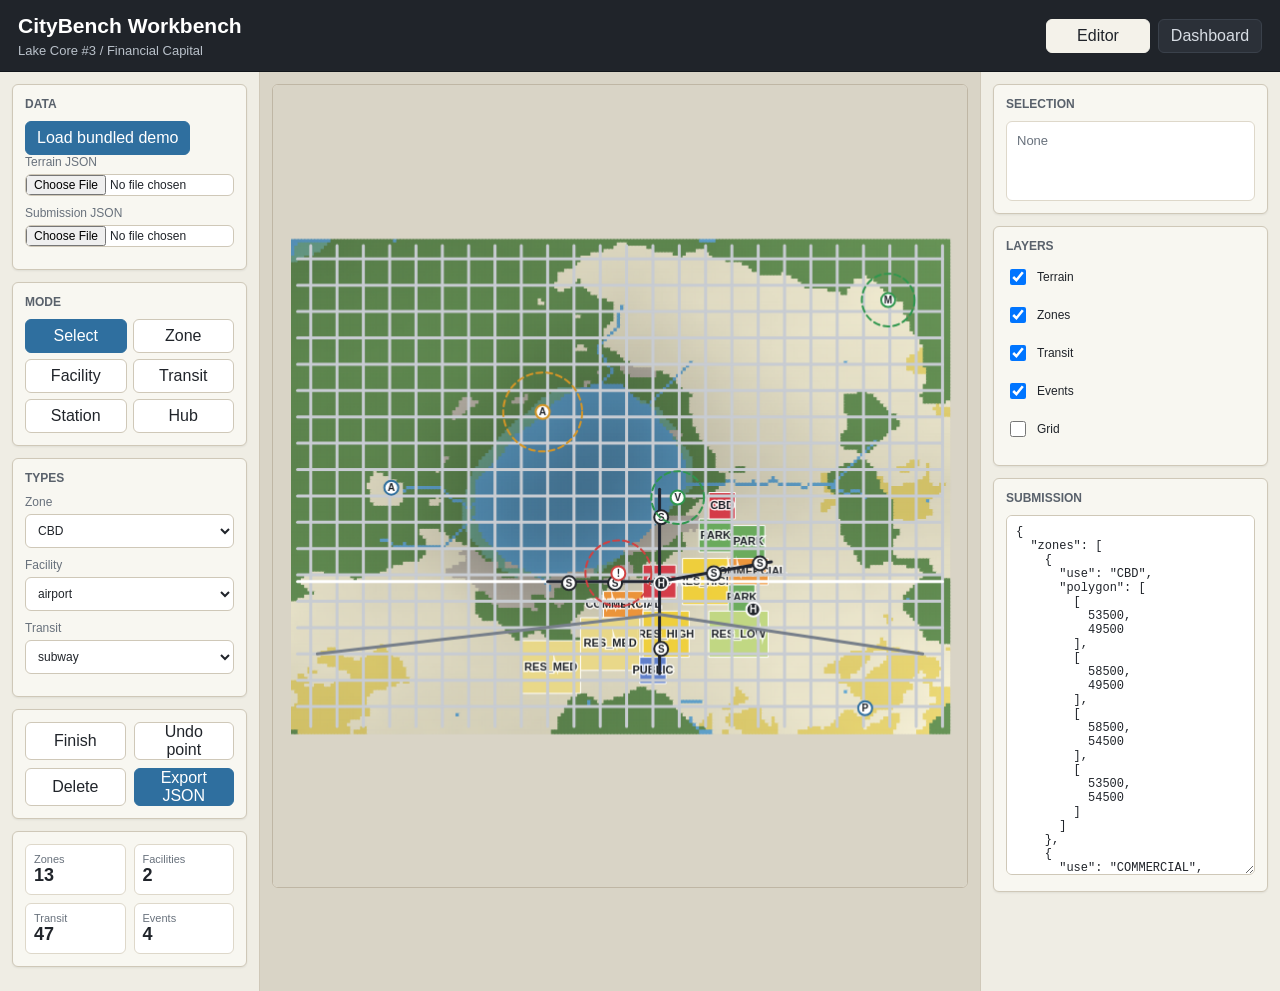
==== web/index.html @ 205ec919 "Add web polygon editor and dashboard" ====
<!doctype html>
<html lang="en">
<head>
  <meta charset="utf-8">
  <meta name="viewport" content="width=device-width, initial-scale=1">
  <title>CityBench Workbench</title>
  <link rel="stylesheet" href="styles.css">
</head>
<body>
  <div class="app-shell">
    <header class="topbar">
      <div>
        <h1>CityBench Workbench</h1>
        <p id="scenarioLine">No scenario loaded</p>
      </div>
      <nav class="tabs" aria-label="Views">
        <button class="tab active" data-view="editor">Editor</button>
        <button class="tab" data-view="dashboard">Dashboard</button>
      </nav>
    </header>

    <main>
      <section id="editorView" class="view active">
        <aside class="side-panel">
          <section class="panel-block">
            <div class="panel-title">Data</div>
            <button id="loadBundled" class="primary">Load bundled demo</button>
            <label class="file-control">
              <span>Terrain JSON</span>
              <input id="terrainFile" type="file" accept=".json,application/json">
            </label>
            <label class="file-control">
              <span>Submission JSON</span>
              <input id="submissionFile" type="file" accept=".json,application/json">
            </label>
          </section>

          <section class="panel-block">
            <div class="panel-title">Mode</div>
            <div class="segmented" id="modeButtons">
              <button class="active" data-mode="select" title="Select">Select</button>
              <button data-mode="zone" title="Zone polygon">Zone</button>
              <button data-mode="facility" title="Facility point">Facility</button>
              <button data-mode="transit" title="Transit line">Transit</button>
              <button data-mode="station" title="Station point">Station</button>
              <button data-mode="hub" title="Hub point">Hub</button>
            </div>
          </section>

          <section class="panel-block">
            <div class="panel-title">Types</div>
            <label>
              <span>Zone</span>
              <select id="zoneType"></select>
            </label>
            <label>
              <span>Facility</span>
              <select id="facilityType"></select>
            </label>
            <label>
              <span>Transit</span>
              <select id="transitType"></select>
            </label>
          </section>

          <section class="panel-block command-grid">
            <button id="finishShape">Finish</button>
            <button id="undoPoint">Undo point</button>
            <button id="deleteSelected">Delete</button>
            <button id="downloadSubmission" class="primary">Export JSON</button>
          </section>

          <section class="panel-block metrics" id="editorStats">
            <div><span>Zones</span><strong>0</strong></div>
            <div><span>Facilities</span><strong>0</strong></div>
            <div><span>Transit</span><strong>0</strong></div>
            <div><span>Events</span><strong>0</strong></div>
          </section>
        </aside>

        <section class="map-panel">
          <canvas id="mapCanvas" width="1200" height="900"></canvas>
        </section>

        <aside class="right-panel">
          <section class="panel-block">
            <div class="panel-title">Selection</div>
            <div id="selectionDetails" class="details">None</div>
          </section>
          <section class="panel-block">
            <div class="panel-title">Layers</div>
            <label class="check-row"><input type="checkbox" id="layerTerrain" checked> Terrain</label>
            <label class="check-row"><input type="checkbox" id="layerZones" checked> Zones</label>
            <label class="check-row"><input type="checkbox" id="layerTransit" checked> Transit</label>
            <label class="check-row"><input type="checkbox" id="layerEvents" checked> Events</label>
            <label class="check-row"><input type="checkbox" id="layerGrid"> Grid</label>
          </section>
          <section class="panel-block">
            <div class="panel-title">Submission</div>
            <textarea id="jsonPreview" spellcheck="false"></textarea>
          </section>
        </aside>
      </section>

      <section id="dashboardView" class="view">
        <aside class="side-panel">
          <section class="panel-block">
            <div class="panel-title">Data</div>
            <button id="loadDashboardBundled" class="primary">Load bundled reports</button>
            <label class="file-control">
              <span>Leaderboard CSV</span>
              <input id="leaderboardFile" type="file" accept=".csv,text/csv">
            </label>
            <label class="file-control">
              <span>Balance CSV</span>
              <input id="balanceFile" type="file" accept=".csv,text/csv">
            </label>
          </section>

          <section class="panel-block">
            <div class="panel-title">Compare</div>
            <label>
              <span>First</span>
              <select id="compareA"></select>
            </label>
            <label>
              <span>Second</span>
              <select id="compareB"></select>
            </label>
          </section>
        </aside>

        <section class="dashboard-grid">
          <section class="dash-panel span-2">
            <div class="panel-title">Leaderboard</div>
            <div id="leaderboardTable" class="table-wrap"></div>
          </section>
          <section class="dash-panel">
            <div class="panel-title">Axis Compare</div>
            <canvas id="axisChart" width="520" height="340"></canvas>
          </section>
          <section class="dash-panel">
            <div class="panel-title">Grade Spread</div>
            <canvas id="gradeChart" width="520" height="340"></canvas>
          </section>
          <section class="dash-panel span-2">
            <div class="panel-title">25 Combination Matrix</div>
            <canvas id="matrixChart" width="1120" height="420"></canvas>
          </section>
        </section>
      </section>
    </main>
  </div>

  <script src="app.js"></script>
</body>
</html>
---- web/styles.css ----
:root {
  --bg: #e9e6dc;
  --ink: #20242a;
  --muted: #68717c;
  --line: #cfc8b8;
  --panel: #f8f7f1;
  --panel-2: #ffffff;
  --accent: #2f6f9f;
  --accent-2: #d48736;
  --danger: #c94f4f;
  --good: #4f8f62;
  --shadow: 0 1px 2px rgba(32, 36, 42, 0.08);
}

* {
  box-sizing: border-box;
}

body {
  margin: 0;
  background: var(--bg);
  color: var(--ink);
  font-family: Arial, "Malgun Gothic", sans-serif;
  letter-spacing: 0;
}

button,
select,
input,
textarea {
  font: inherit;
}

button {
  border: 1px solid var(--line);
  background: var(--panel-2);
  color: var(--ink);
  min-height: 34px;
  padding: 0 11px;
  border-radius: 6px;
  cursor: pointer;
}

button:hover {
  border-color: #9aa5ad;
}

button.active,
button.primary {
  background: var(--accent);
  border-color: var(--accent);
  color: #fff;
}

.app-shell {
  min-height: 100vh;
  display: grid;
  grid-template-rows: auto 1fr;
}

.topbar {
  height: 72px;
  display: flex;
  align-items: center;
  justify-content: space-between;
  gap: 24px;
  padding: 10px 18px;
  background: #20242a;
  color: #fff;
  border-bottom: 1px solid #11151a;
}

.topbar h1 {
  margin: 0;
  font-size: 21px;
  line-height: 1.2;
}

.topbar p {
  margin: 5px 0 0;
  color: #b9c1ca;
  font-size: 13px;
}

.tabs {
  display: flex;
  gap: 8px;
}

.tab {
  background: #2b3038;
  border-color: #3a414b;
  color: #d8dde4;
  min-width: 104px;
}

.tab.active {
  background: #f4f2ea;
  color: var(--ink);
  border-color: #f4f2ea;
}

main {
  min-height: 0;
}

.view {
  display: none;
  min-height: calc(100vh - 72px);
}

.view.active {
  display: grid;
}

#editorView {
  grid-template-columns: 260px minmax(480px, 1fr) 300px;
}

#dashboardView {
  grid-template-columns: 260px minmax(700px, 1fr);
}

.side-panel,
.right-panel {
  background: #efede4;
  border-right: 1px solid var(--line);
  padding: 12px;
  overflow: auto;
}

.right-panel {
  border-right: 0;
  border-left: 1px solid var(--line);
}

.panel-block,
.dash-panel {
  background: var(--panel);
  border: 1px solid var(--line);
  border-radius: 6px;
  box-shadow: var(--shadow);
  padding: 12px;
  margin-bottom: 12px;
}

.panel-title {
  font-size: 12px;
  font-weight: 700;
  color: #59616b;
  text-transform: uppercase;
  margin-bottom: 10px;
}

.file-control,
label {
  display: grid;
  gap: 5px;
  margin-bottom: 10px;
  color: var(--muted);
  font-size: 12px;
}

.file-control input,
select,
textarea {
  width: 100%;
  border: 1px solid var(--line);
  background: #fff;
  color: var(--ink);
  border-radius: 6px;
}

select {
  height: 34px;
  padding: 0 8px;
}

.segmented {
  display: grid;
  grid-template-columns: repeat(2, minmax(0, 1fr));
  gap: 6px;
}

.segmented button {
  min-width: 0;
}

.command-grid {
  display: grid;
  grid-template-columns: repeat(2, minmax(0, 1fr));
  gap: 8px;
}

.command-grid .panel-title {
  grid-column: 1 / -1;
}

.metrics {
  display: grid;
  grid-template-columns: repeat(2, minmax(0, 1fr));
  gap: 8px;
}

.metrics div {
  background: #fff;
  border: 1px solid #ded8ca;
  border-radius: 6px;
  padding: 8px;
}

.metrics span {
  display: block;
  color: var(--muted);
  font-size: 11px;
}

.metrics strong {
  font-size: 18px;
}

.map-panel {
  min-width: 0;
  min-height: 0;
  background: #d9d4c6;
  display: grid;
  place-items: stretch;
  padding: 12px;
}

#mapCanvas {
  width: 100%;
  height: calc(100vh - 96px);
  min-height: 520px;
  border: 1px solid #bfb6a4;
  background: #f2efe4;
  border-radius: 6px;
}

.details {
  min-height: 80px;
  background: #fff;
  border: 1px solid #ded8ca;
  border-radius: 6px;
  padding: 10px;
  color: var(--muted);
  font-size: 13px;
  line-height: 1.45;
}

.check-row {
  display: flex;
  align-items: center;
  gap: 8px;
  min-height: 28px;
  color: var(--ink);
}

.check-row input {
  width: 16px;
  height: 16px;
}

#jsonPreview {
  height: 360px;
  resize: vertical;
  padding: 9px;
  font: 12px Consolas, monospace;
}

.dashboard-grid {
  padding: 12px;
  min-width: 0;
  display: grid;
  grid-template-columns: repeat(2, minmax(320px, 1fr));
  grid-auto-rows: min-content;
  gap: 12px;
  overflow: auto;
}

.dash-panel {
  margin: 0;
  min-width: 0;
}

.span-2 {
  grid-column: span 2;
}

.table-wrap {
  overflow: auto;
}

table {
  width: 100%;
  border-collapse: collapse;
  font-size: 13px;
}

th,
td {
  text-align: left;
  border-bottom: 1px solid #ded8ca;
  padding: 8px 7px;
  white-space: nowrap;
}

th {
  color: #59616b;
  font-size: 12px;
  font-weight: 700;
}

.axis-pill {
  display: flex;
  height: 12px;
  width: 220px;
  border-radius: 6px;
  overflow: hidden;
  background: #ded8ca;
}

.axis-pill span {
  flex: 0 0 auto;
  min-width: 2px;
}

.axis-pill span:nth-child(1) { background: #4472c4; }
.axis-pill span:nth-child(2) { background: #70ad47; }
.axis-pill span:nth-child(3) { background: #5aa56a; }
.axis-pill span:nth-child(4) { background: #ed7d31; }
.axis-pill span:nth-child(5) { background: #a878d2; }

.dashboard-grid canvas {
  width: 100%;
  height: auto;
  max-height: 420px;
}

@media (max-width: 1180px) {
  #editorView {
    grid-template-columns: 230px minmax(420px, 1fr);
  }

  .right-panel {
    display: none;
  }

  #dashboardView {
    grid-template-columns: 220px minmax(520px, 1fr);
  }
}

@media (max-width: 820px) {
  .topbar {
    height: auto;
    align-items: flex-start;
    flex-direction: column;
  }

  .view.active,
  #editorView,
  #dashboardView {
    display: block;
  }

  .side-panel,
  .right-panel {
    border: 0;
  }

  .dashboard-grid {
    display: block;
  }

  .dash-panel {
    margin-bottom: 12px;
  }

  #mapCanvas {
    min-height: 480px;
  }
}
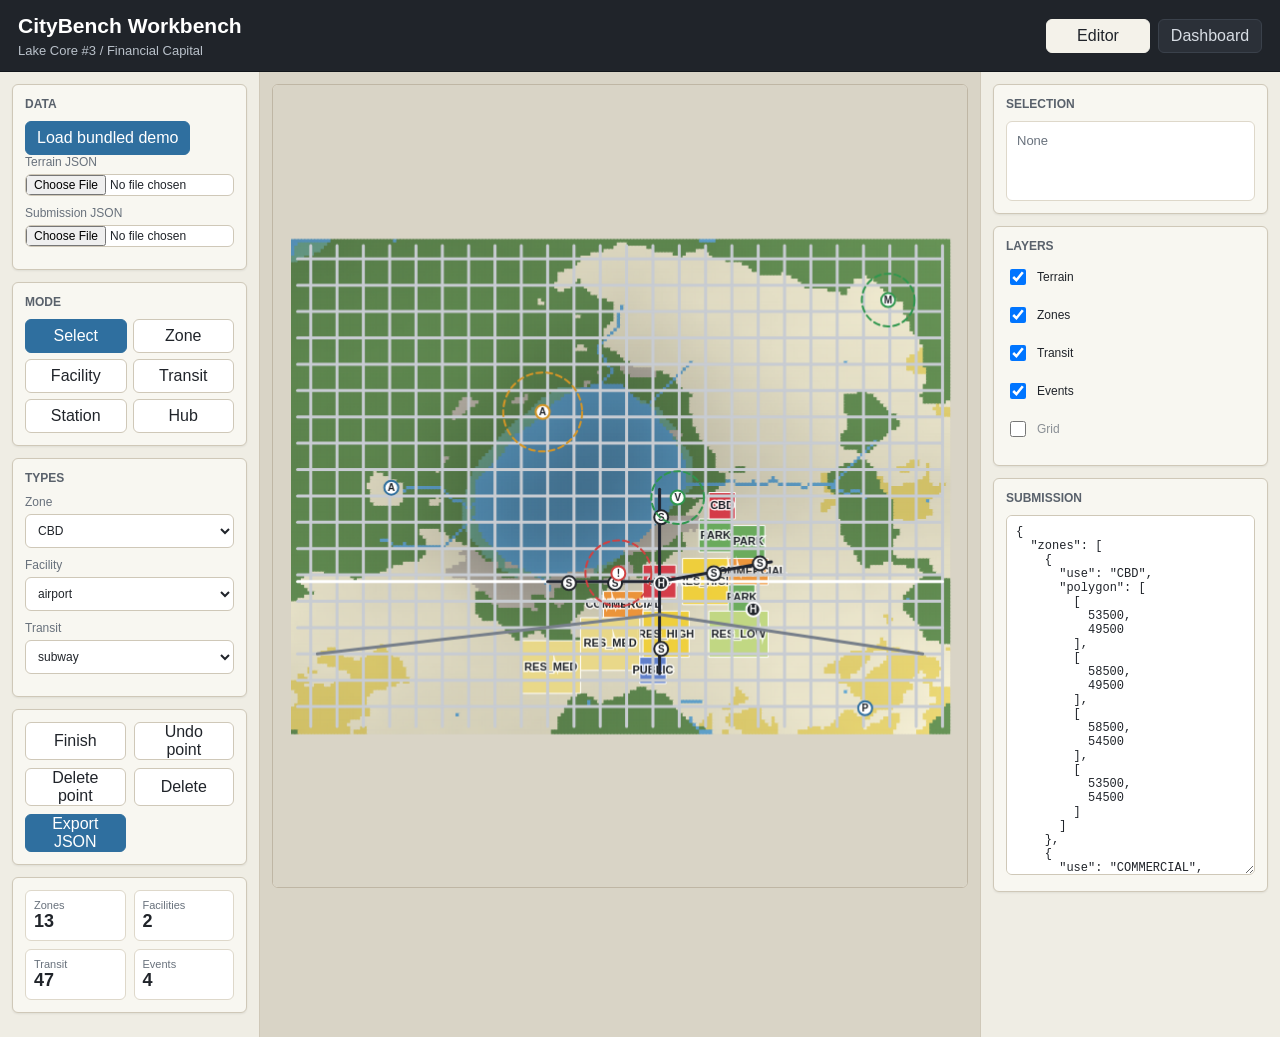
==== commit 1cdc6496: "Improve polygon vertex editing" ====
--- a/web/index.html
+++ b/web/index.html
@@ -66,6 +66,7 @@
           <section class="panel-block command-grid">
             <button id="finishShape">Finish</button>
             <button id="undoPoint">Undo point</button>
+            <button id="deleteVertex">Delete point</button>
             <button id="deleteSelected">Delete</button>
             <button id="downloadSubmission" class="primary">Export JSON</button>
           </section>
@@ -93,7 +94,7 @@
             <label class="check-row"><input type="checkbox" id="layerZones" checked> Zones</label>
             <label class="check-row"><input type="checkbox" id="layerTransit" checked> Transit</label>
             <label class="check-row"><input type="checkbox" id="layerEvents" checked> Events</label>
-            <label class="check-row"><input type="checkbox" id="layerGrid"> Grid</label>
+            <label class="check-row muted-layer" hidden><input type="checkbox" id="layerGrid"> Grid</label>
           </section>
           <section class="panel-block">
             <div class="panel-title">Submission</div>
--- a/web/styles.css
+++ b/web/styles.css
@@ -256,6 +256,10 @@
   color: var(--ink);
 }
 
+.check-row.muted-layer {
+  color: #8a8f95;
+}
+
 .check-row input {
   width: 16px;
   height: 16px;
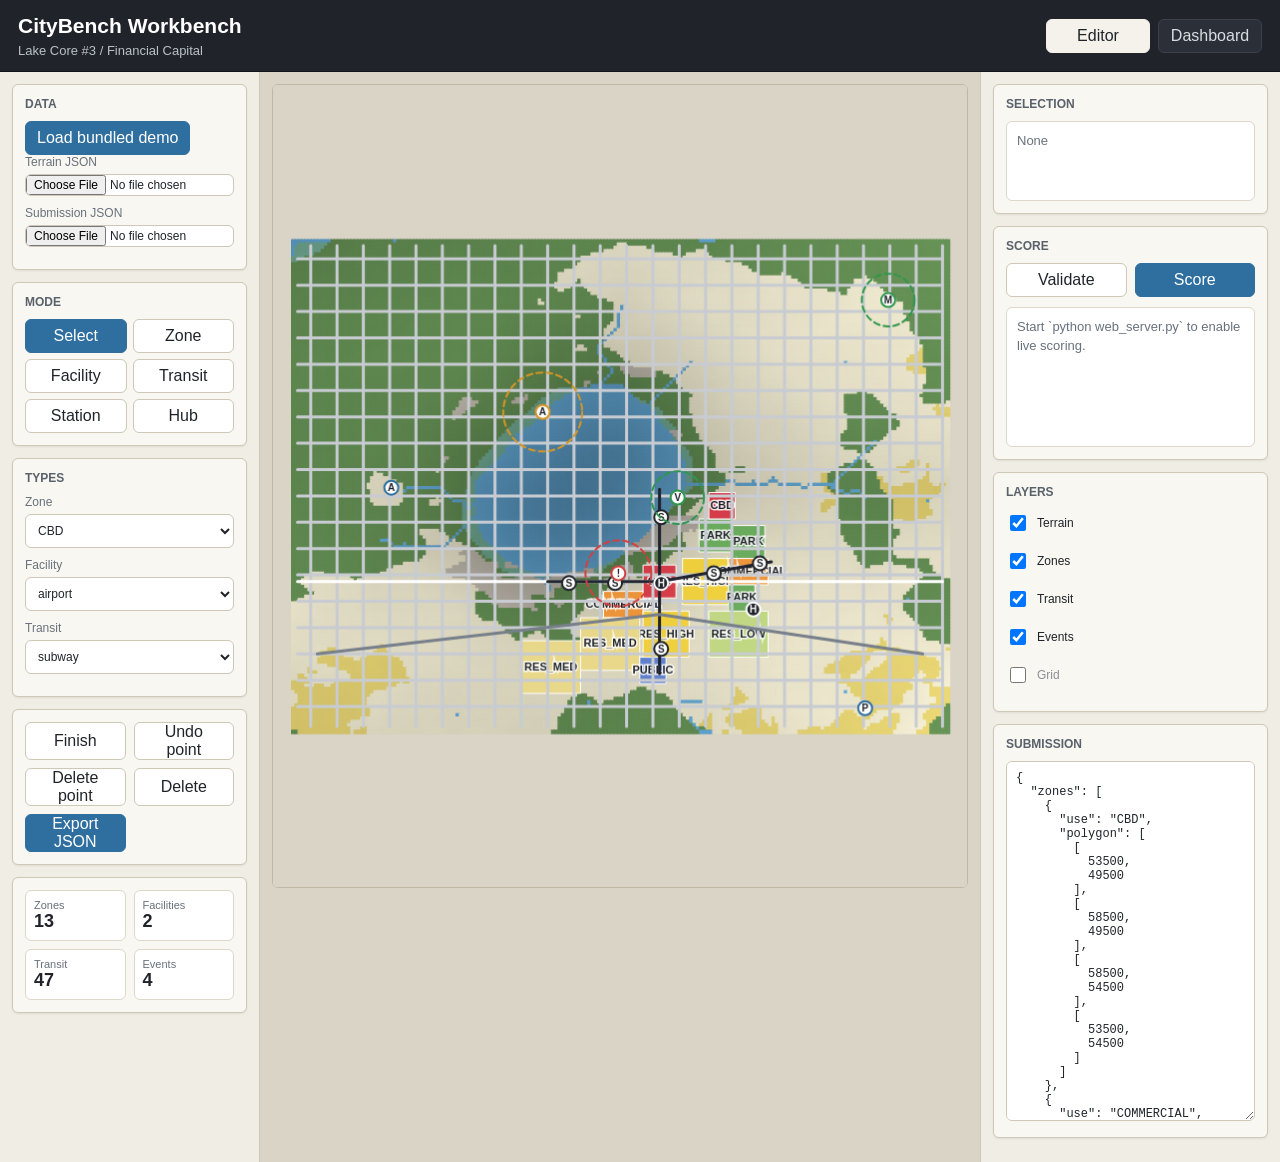
==== commit d5cc79bf: "Add live scoring API to web editor" ====
--- a/web/index.html
+++ b/web/index.html
@@ -89,6 +89,14 @@
             <div id="selectionDetails" class="details">None</div>
           </section>
           <section class="panel-block">
+            <div class="panel-title">Score</div>
+            <div class="button-row">
+              <button id="runValidate">Validate</button>
+              <button id="runScore" class="primary">Score</button>
+            </div>
+            <div id="scoreDetails" class="details score-details">Start `python web_server.py` to enable live scoring.</div>
+          </section>
+          <section class="panel-block">
             <div class="panel-title">Layers</div>
             <label class="check-row"><input type="checkbox" id="layerTerrain" checked> Terrain</label>
             <label class="check-row"><input type="checkbox" id="layerZones" checked> Zones</label>
--- a/web/styles.css
+++ b/web/styles.css
@@ -196,6 +196,13 @@
   grid-column: 1 / -1;
 }
 
+.button-row {
+  display: grid;
+  grid-template-columns: repeat(2, minmax(0, 1fr));
+  gap: 8px;
+  margin-bottom: 10px;
+}
+
 .metrics {
   display: grid;
   grid-template-columns: repeat(2, minmax(0, 1fr));
@@ -248,6 +255,94 @@
   line-height: 1.45;
 }
 
+.score-details {
+  min-height: 140px;
+}
+
+.score-details.error {
+  border-color: #e0b7b7;
+  background: #fff8f8;
+  color: #8a3636;
+}
+
+.score-head {
+  display: flex;
+  align-items: baseline;
+  justify-content: space-between;
+  gap: 10px;
+  margin-bottom: 10px;
+}
+
+.score-head strong {
+  font-size: 18px;
+}
+
+.score-head span {
+  font-size: 20px;
+  font-weight: 700;
+}
+
+.score-head.ok span {
+  color: var(--good);
+}
+
+.score-head.fail span,
+.score-head.fail strong {
+  color: var(--danger);
+}
+
+.score-grid {
+  display: grid;
+  grid-template-columns: repeat(2, minmax(0, 1fr));
+  gap: 6px;
+  margin-bottom: 9px;
+}
+
+.score-grid div {
+  border: 1px solid #ded8ca;
+  background: #faf9f5;
+  border-radius: 5px;
+  padding: 6px;
+}
+
+.score-grid span {
+  display: block;
+  color: var(--muted);
+  font-size: 10px;
+}
+
+.score-grid strong {
+  font-size: 15px;
+}
+
+.score-meta,
+.pass-line,
+.stale {
+  color: var(--muted);
+  font-size: 12px;
+  margin-top: 6px;
+}
+
+.stale {
+  color: var(--accent-2);
+  font-weight: 700;
+}
+
+.reason-list {
+  margin: 9px 0 0;
+  padding-left: 18px;
+  color: #8a3636;
+  font-size: 12px;
+}
+
+.score-details code {
+  font-family: Consolas, monospace;
+  background: #f0ede2;
+  border: 1px solid #ded8ca;
+  border-radius: 4px;
+  padding: 1px 4px;
+}
+
 .check-row {
   display: flex;
   align-items: center;
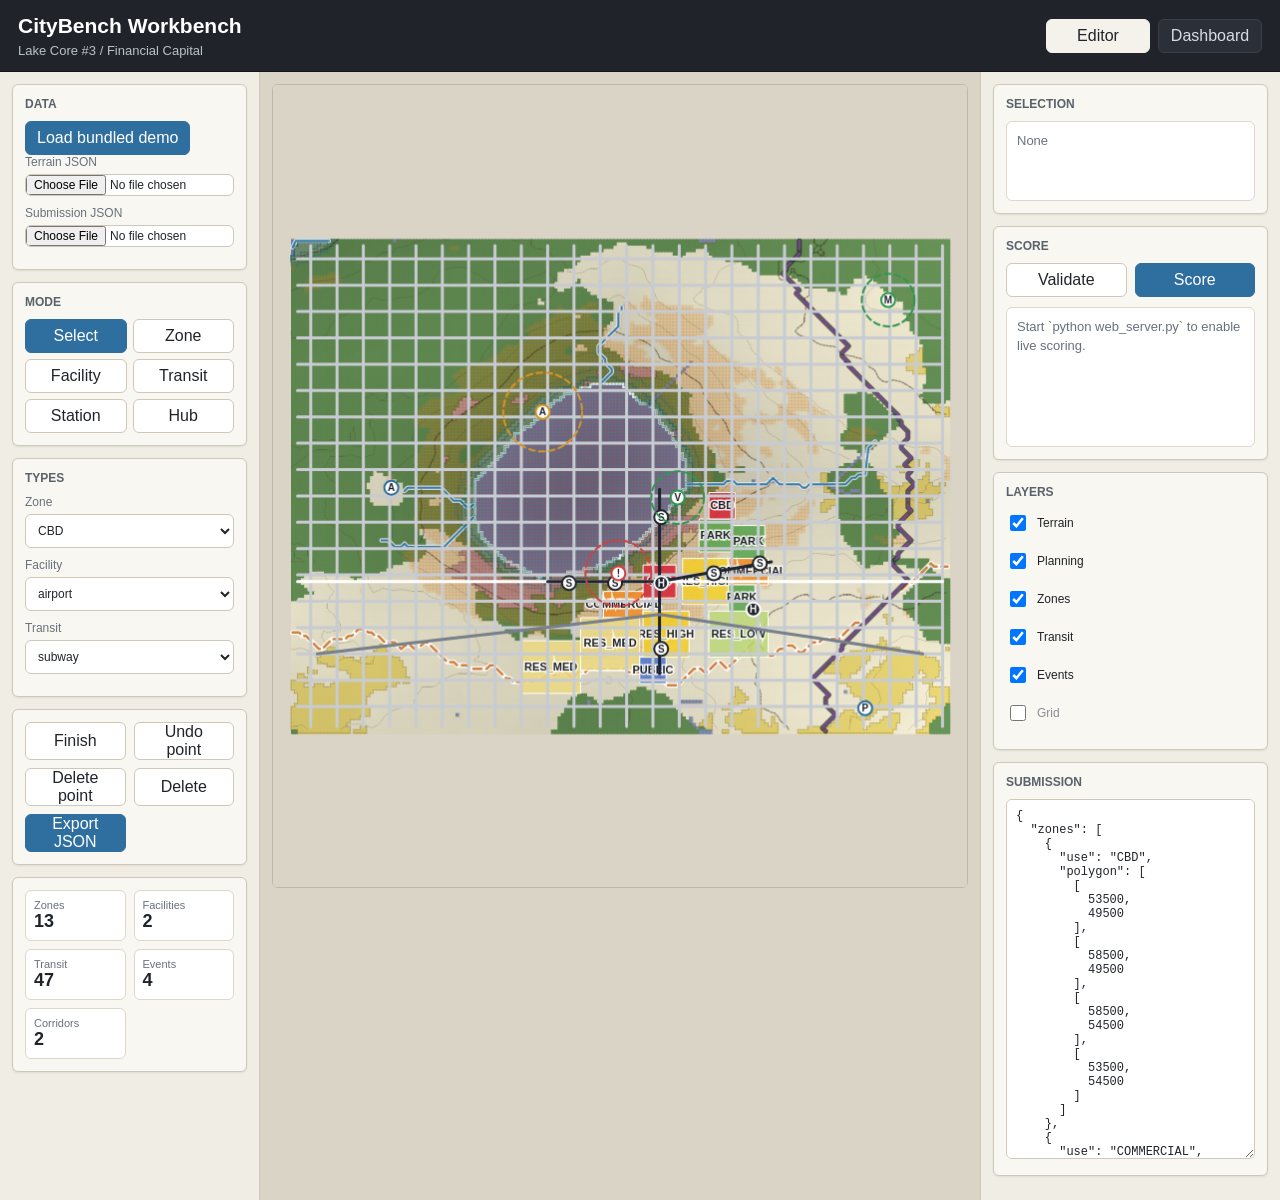
==== commit 1a8b6fdf: "Add planning-grade terrain overlays" ====
--- a/web/index.html
+++ b/web/index.html
@@ -99,6 +99,7 @@
           <section class="panel-block">
             <div class="panel-title">Layers</div>
             <label class="check-row"><input type="checkbox" id="layerTerrain" checked> Terrain</label>
+            <label class="check-row"><input type="checkbox" id="layerPlanning" checked> Planning</label>
             <label class="check-row"><input type="checkbox" id="layerZones" checked> Zones</label>
             <label class="check-row"><input type="checkbox" id="layerTransit" checked> Transit</label>
             <label class="check-row"><input type="checkbox" id="layerEvents" checked> Events</label>
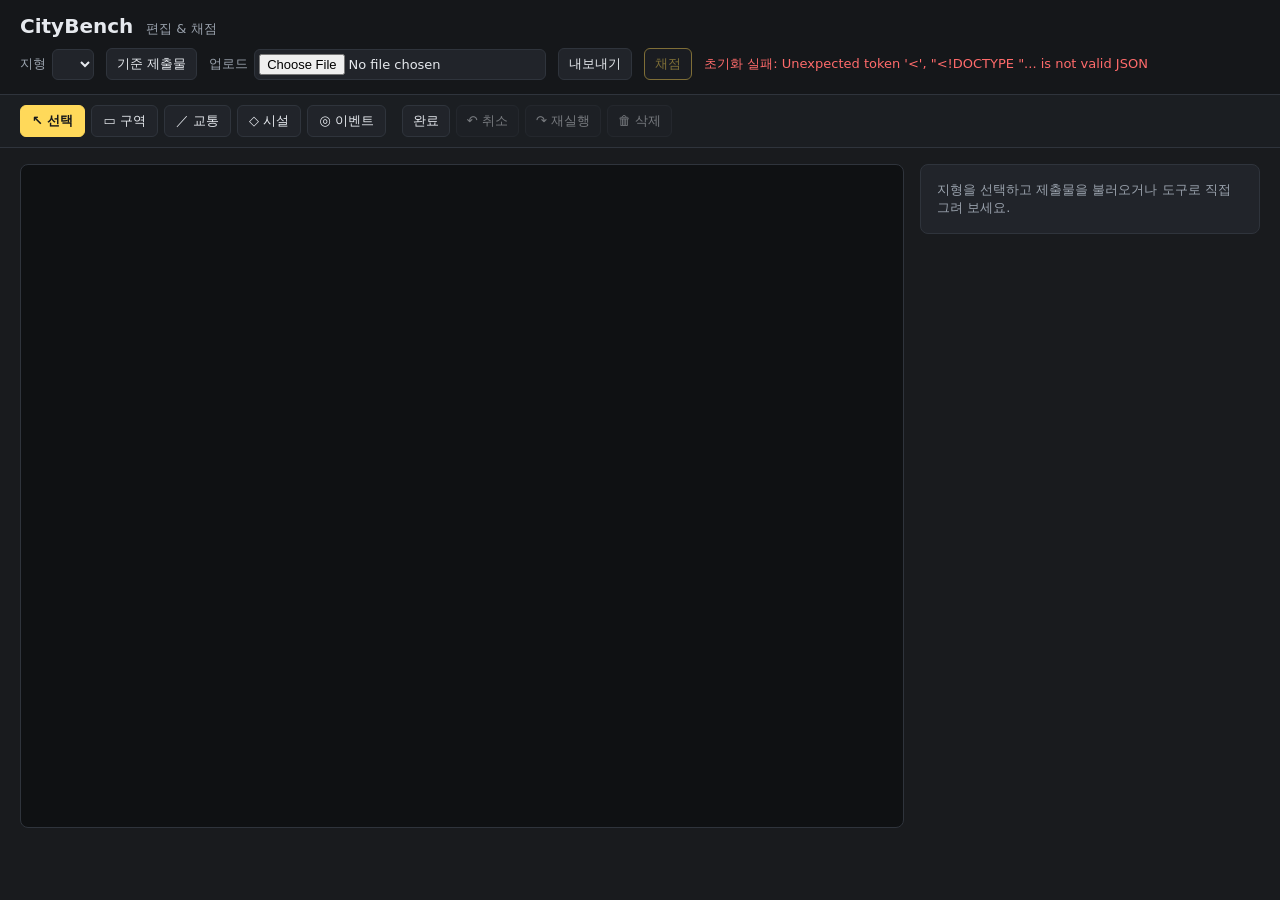
==== commit 58e1e5b5: "Add in-browser polygon + event editor to web UI Builds the editing layer on top of the viewer: - Too" ====
--- a/web/index.html
+++ b/web/index.html
@@ -1,167 +1,74 @@
-<!doctype html>
-<html lang="en">
+<!DOCTYPE html>
+<html lang="ko">
 <head>
   <meta charset="utf-8">
   <meta name="viewport" content="width=device-width, initial-scale=1">
-  <title>CityBench Workbench</title>
-  <link rel="stylesheet" href="styles.css">
+  <title>CityBench — 편집 &amp; 채점</title>
+  <link rel="stylesheet" href="/web/style.css">
 </head>
 <body>
-  <div class="app-shell">
-    <header class="topbar">
-      <div>
-        <h1>CityBench Workbench</h1>
-        <p id="scenarioLine">No scenario loaded</p>
-      </div>
-      <nav class="tabs" aria-label="Views">
-        <button class="tab active" data-view="editor">Editor</button>
-        <button class="tab" data-view="dashboard">Dashboard</button>
-      </nav>
-    </header>
+  <header>
+    <h1>CityBench <span class="sub">편집 &amp; 채점</span></h1>
+    <div class="controls">
+      <label>지형
+        <select id="terrain-select"></select>
+      </label>
+      <button id="btn-reference" title="이 지형의 기준 제출물을 불러오기">기준 제출물</button>
+      <label class="file-label">업로드<input id="file-input" type="file" accept="application/json,.json"></label>
+      <button id="btn-export" title="현재 제출물을 JSON으로 내보내기">내보내기</button>
+      <button id="btn-score" class="primary" disabled>채점</button>
+      <span id="status" class="status"></span>
+    </div>
+  </header>
 
-    <main>
-      <section id="editorView" class="view active">
-        <aside class="side-panel">
-          <section class="panel-block">
-            <div class="panel-title">Data</div>
-            <button id="loadBundled" class="primary">Load bundled demo</button>
-            <label class="file-control">
-              <span>Terrain JSON</span>
-              <input id="terrainFile" type="file" accept=".json,application/json">
-            </label>
-            <label class="file-control">
-              <span>Submission JSON</span>
-              <input id="submissionFile" type="file" accept=".json,application/json">
-            </label>
-          </section>
+  <div id="toolbar" class="toolbar">
+    <div class="tool-group" role="group" aria-label="도구">
+      <button class="tool" data-mode="select" title="선택 / 이동 (V)">↖ 선택</button>
+      <button class="tool" data-mode="zone" title="구역 그리기 (Z)">▭ 구역</button>
+      <button class="tool" data-mode="transit" title="교통 그리기 (T)">／ 교통</button>
+      <button class="tool" data-mode="facility" title="시설 배치 (F)">◇ 시설</button>
+      <button class="tool" data-mode="event" title="이벤트 배치 (E)">◎ 이벤트</button>
+    </div>
 
-          <section class="panel-block">
-            <div class="panel-title">Mode</div>
-            <div class="segmented" id="modeButtons">
-              <button class="active" data-mode="select" title="Select">Select</button>
-              <button data-mode="zone" title="Zone polygon">Zone</button>
-              <button data-mode="facility" title="Facility point">Facility</button>
-              <button data-mode="transit" title="Transit line">Transit</button>
-              <button data-mode="station" title="Station point">Station</button>
-              <button data-mode="hub" title="Hub point">Hub</button>
-            </div>
-          </section>
+    <div class="tool-group palette" id="palette-zone">
+      <select id="zone-use" class="swatch-select"></select>
+    </div>
+    <div class="tool-group palette hidden" id="palette-transit">
+      <select id="transit-type"></select>
+    </div>
+    <div class="tool-group palette hidden" id="palette-facility">
+      <select id="facility-type"></select>
+    </div>
+    <div class="tool-group palette hidden" id="palette-event">
+      <select id="event-type"></select>
+      <label class="radius">반경 <input id="event-radius" type="number" min="500" step="500" value="4000">m</label>
+    </div>
 
-          <section class="panel-block">
-            <div class="panel-title">Types</div>
-            <label>
-              <span>Zone</span>
-              <select id="zoneType"></select>
-            </label>
-            <label>
-              <span>Facility</span>
-              <select id="facilityType"></select>
-            </label>
-            <label>
-              <span>Transit</span>
-              <select id="transitType"></select>
-            </label>
-          </section>
+    <div class="tool-group">
+      <button id="btn-finish" title="현재 도형 닫기/완료 (Enter)">완료</button>
+      <button id="btn-undo" title="실행 취소 (Ctrl+Z)" disabled>↶ 취소</button>
+      <button id="btn-redo" title="다시 실행 (Ctrl+Y)" disabled>↷ 재실행</button>
+      <button id="btn-delete" title="선택 삭제 (Del)" disabled>🗑 삭제</button>
+    </div>
 
-          <section class="panel-block command-grid">
-            <button id="finishShape">Finish</button>
-            <button id="undoPoint">Undo point</button>
-            <button id="deleteVertex">Delete point</button>
-            <button id="deleteSelected">Delete</button>
-            <button id="downloadSubmission" class="primary">Export JSON</button>
-          </section>
-
-          <section class="panel-block metrics" id="editorStats">
-            <div><span>Zones</span><strong>0</strong></div>
-            <div><span>Facilities</span><strong>0</strong></div>
-            <div><span>Transit</span><strong>0</strong></div>
-            <div><span>Events</span><strong>0</strong></div>
-          </section>
-        </aside>
-
-        <section class="map-panel">
-          <canvas id="mapCanvas" width="1200" height="900"></canvas>
-        </section>
-
-        <aside class="right-panel">
-          <section class="panel-block">
-            <div class="panel-title">Selection</div>
-            <div id="selectionDetails" class="details">None</div>
-          </section>
-          <section class="panel-block">
-            <div class="panel-title">Score</div>
-            <div class="button-row">
-              <button id="runValidate">Validate</button>
-              <button id="runScore" class="primary">Score</button>
-            </div>
-            <div id="scoreDetails" class="details score-details">Start `python web_server.py` to enable live scoring.</div>
-          </section>
-          <section class="panel-block">
-            <div class="panel-title">Layers</div>
-            <label class="check-row"><input type="checkbox" id="layerTerrain" checked> Terrain</label>
-            <label class="check-row"><input type="checkbox" id="layerPlanning" checked> Planning</label>
-            <label class="check-row"><input type="checkbox" id="layerZones" checked> Zones</label>
-            <label class="check-row"><input type="checkbox" id="layerTransit" checked> Transit</label>
-            <label class="check-row"><input type="checkbox" id="layerEvents" checked> Events</label>
-            <label class="check-row muted-layer" hidden><input type="checkbox" id="layerGrid"> Grid</label>
-          </section>
-          <section class="panel-block">
-            <div class="panel-title">Submission</div>
-            <textarea id="jsonPreview" spellcheck="false"></textarea>
-          </section>
-        </aside>
-      </section>
-
-      <section id="dashboardView" class="view">
-        <aside class="side-panel">
-          <section class="panel-block">
-            <div class="panel-title">Data</div>
-            <button id="loadDashboardBundled" class="primary">Load bundled reports</button>
-            <label class="file-control">
-              <span>Leaderboard CSV</span>
-              <input id="leaderboardFile" type="file" accept=".csv,text/csv">
-            </label>
-            <label class="file-control">
-              <span>Balance CSV</span>
-              <input id="balanceFile" type="file" accept=".csv,text/csv">
-            </label>
-          </section>
-
-          <section class="panel-block">
-            <div class="panel-title">Compare</div>
-            <label>
-              <span>First</span>
-              <select id="compareA"></select>
-            </label>
-            <label>
-              <span>Second</span>
-              <select id="compareB"></select>
-            </label>
-          </section>
-        </aside>
-
-        <section class="dashboard-grid">
-          <section class="dash-panel span-2">
-            <div class="panel-title">Leaderboard</div>
-            <div id="leaderboardTable" class="table-wrap"></div>
-          </section>
-          <section class="dash-panel">
-            <div class="panel-title">Axis Compare</div>
-            <canvas id="axisChart" width="520" height="340"></canvas>
-          </section>
-          <section class="dash-panel">
-            <div class="panel-title">Grade Spread</div>
-            <canvas id="gradeChart" width="520" height="340"></canvas>
-          </section>
-          <section class="dash-panel span-2">
-            <div class="panel-title">25 Combination Matrix</div>
-            <canvas id="matrixChart" width="1120" height="420"></canvas>
-          </section>
-        </section>
-      </section>
-    </main>
+    <div class="tool-group readout" id="readout"></div>
   </div>
 
-  <script src="app.js"></script>
+  <main>
+    <section class="map-wrap">
+      <canvas id="map" width="900" height="675"></canvas>
+      <div id="warn" class="warn hidden"></div>
+      <div id="legend" class="legend"></div>
+    </section>
+
+    <aside class="side">
+      <div id="inspector" class="inspector hidden"></div>
+      <div id="panel" class="panel">
+        <div class="placeholder">지형을 선택하고 제출물을 불러오거나 도구로 직접 그려 보세요.</div>
+      </div>
+    </aside>
+  </main>
+
+  <script src="/web/app.js"></script>
 </body>
 </html>
--- a/web/style.css
+++ b/web/style.css
@@ -0,0 +1,149 @@
+:root {
+  --bg: #191b1e;
+  --panel: #21242a;
+  --line: #2f343c;
+  --text: #e6e9ee;
+  --muted: #9aa2ad;
+  --accent: #ffd95a;
+  --ok: #5aa54f;
+  --fail: #ff6b6b;
+}
+
+* { box-sizing: border-box; }
+
+body {
+  margin: 0;
+  font-family: system-ui, "Segoe UI", "Malgun Gothic", "Noto Sans CJK KR", sans-serif;
+  background: var(--bg);
+  color: var(--text);
+}
+
+header {
+  padding: 14px 20px;
+  border-bottom: 1px solid var(--line);
+  background: #15171a;
+}
+
+h1 { margin: 0 0 10px; font-size: 20px; font-weight: 700; }
+h1 .sub { font-size: 13px; font-weight: 400; color: var(--muted); margin-left: 6px; }
+
+.controls { display: flex; flex-wrap: wrap; gap: 12px; align-items: center; }
+.controls label { font-size: 13px; color: var(--muted); display: flex; gap: 6px; align-items: center; }
+
+select, button, input[type=file] {
+  font: inherit;
+  font-size: 13px;
+  background: var(--panel);
+  color: var(--text);
+  border: 1px solid var(--line);
+  border-radius: 6px;
+  padding: 6px 10px;
+}
+button { cursor: pointer; }
+button:hover:not(:disabled) { border-color: var(--accent); }
+button:disabled { opacity: .45; cursor: not-allowed; }
+.file-label input { padding: 4px; }
+
+button.primary { border-color: var(--accent); color: var(--accent); }
+
+.status { font-size: 13px; color: var(--muted); }
+.status.err { color: var(--fail); }
+.status.ok { color: var(--ok); }
+
+/* toolbar */
+.toolbar {
+  display: flex; flex-wrap: wrap; gap: 10px 16px; align-items: center;
+  padding: 10px 20px; border-bottom: 1px solid var(--line); background: #1b1e22;
+}
+.tool-group { display: flex; gap: 6px; align-items: center; }
+.tool-group.palette { padding-left: 4px; border-left: 1px solid var(--line); }
+.tool { padding: 6px 11px; }
+.tool.active { background: var(--accent); color: #15171a; border-color: var(--accent); font-weight: 700; }
+.swatch-select, .toolbar select { min-width: 110px; }
+.radius { font-size: 12px; color: var(--muted); display: flex; gap: 5px; align-items: center; }
+.radius input { width: 72px; padding: 4px 6px; }
+.readout { margin-left: auto; font-size: 12px; color: var(--muted); font-variant-numeric: tabular-nums; }
+.hidden { display: none !important; }
+
+main { display: flex; gap: 16px; padding: 16px 20px; align-items: flex-start; }
+
+.map-wrap { flex: 1 1 auto; min-width: 0; position: relative; }
+canvas {
+  width: 100%;
+  height: auto;
+  background: #0f1113;
+  border: 1px solid var(--line);
+  border-radius: 8px;
+  image-rendering: auto;
+}
+.warn {
+  position: absolute; top: 10px; left: 50%; transform: translateX(-50%);
+  background: #3a2a12; color: #ffcf7a; border: 1px solid #6b4f1f;
+  padding: 7px 14px; border-radius: 6px; font-size: 12px; max-width: 90%;
+}
+
+.legend { margin-top: 10px; font-size: 12px; color: var(--muted); display: flex; flex-direction: column; gap: 4px; }
+.legend .legrow { display: flex; flex-wrap: wrap; gap: 6px 12px; align-items: center; }
+.legend .legrow b { color: #c7cdd6; min-width: 96px; font-weight: 600; }
+.legend .item { display: flex; gap: 5px; align-items: center; opacity: .55; }
+.legend .item.on { opacity: 1; }
+.legend .sw { width: 13px; height: 13px; border-radius: 3px; border: 1px solid #00000044; }
+
+/* side column: inspector + panel */
+.side { flex: 0 0 340px; display: flex; flex-direction: column; gap: 12px; }
+.inspector { background: var(--panel); border: 1px solid var(--line); border-radius: 8px; padding: 14px; }
+.inspector .ins-head { display: flex; align-items: center; gap: 8px; font-size: 14px; }
+.inspector .dot { width: 10px; height: 10px; border-radius: 50%; }
+.inspector .chip { margin-left: auto; font-size: 11px; border: 1px solid; border-radius: 10px; padding: 1px 8px; }
+.inspector .desc { font-size: 12px; margin: 6px 0 10px; }
+.ins-kv { display: flex; justify-content: space-between; font-size: 12px; padding: 2px 0; }
+.imp { font-size: 13px; margin-top: 8px; }
+.imp .net.pos { color: var(--ok); } .imp .net.neg { color: var(--fail); }
+.ins-actions { margin-top: 10px; }
+.ins-actions button { width: 100%; border-color: var(--fail); color: var(--fail); }
+.muted { color: var(--muted); }
+
+.panel {
+  background: var(--panel);
+  border: 1px solid var(--line);
+  border-radius: 8px;
+  padding: 16px;
+  max-height: calc(100vh - 180px);
+  overflow-y: auto;
+}
+.panel .placeholder { color: var(--muted); font-size: 13px; }
+
+.score-head { display: flex; align-items: baseline; gap: 10px; }
+.score-head .score { font-size: 38px; font-weight: 800; color: var(--accent); line-height: 1; }
+.score-head .grade {
+  font-size: 16px; font-weight: 700; color: #15171a;
+  background: var(--accent); border-radius: 6px; padding: 2px 10px;
+}
+.score-head .grade.S { background: #ffd95a; }
+.score-head .grade.A { background: #8fd14f; }
+.score-head .grade.B { background: #5ab0e0; }
+.score-head .grade.C { background: #e0a020; }
+.score-head .grade.D { background: #e07050; }
+.objective { color: var(--muted); font-size: 13px; margin: 6px 0 14px; }
+
+.axes { margin: 8px 0 14px; }
+.axis { margin-bottom: 7px; font-size: 12px; }
+.axis .row { display: flex; justify-content: space-between; margin-bottom: 3px; }
+.axis .bar { height: 7px; background: #15171a; border-radius: 4px; overflow: hidden; }
+.axis .bar > span { display: block; height: 100%; background: linear-gradient(90deg, #5ab0e0, #8fd14f); }
+
+.kv { display: flex; justify-content: space-between; font-size: 12px; padding: 3px 0; border-top: 1px solid var(--line); }
+.kv .k { color: var(--muted); }
+
+h3 { font-size: 13px; margin: 16px 0 6px; color: var(--muted); text-transform: uppercase; letter-spacing: .04em; }
+
+.events { font-size: 12px; }
+.event { display: flex; justify-content: space-between; gap: 8px; padding: 4px 0; border-top: 1px solid var(--line); }
+.event .nm { display: flex; gap: 6px; align-items: center; }
+.event .dot { width: 9px; height: 9px; border-radius: 50%; flex: 0 0 auto; }
+.event .net.pos { color: var(--ok); }
+.event .net.neg { color: var(--fail); }
+
+.fail-box { border: 1px solid var(--fail); border-radius: 6px; padding: 10px; }
+.fail-box .title { color: var(--fail); font-weight: 700; margin-bottom: 6px; }
+.fail-box ul { margin: 0; padding-left: 18px; font-size: 12px; }
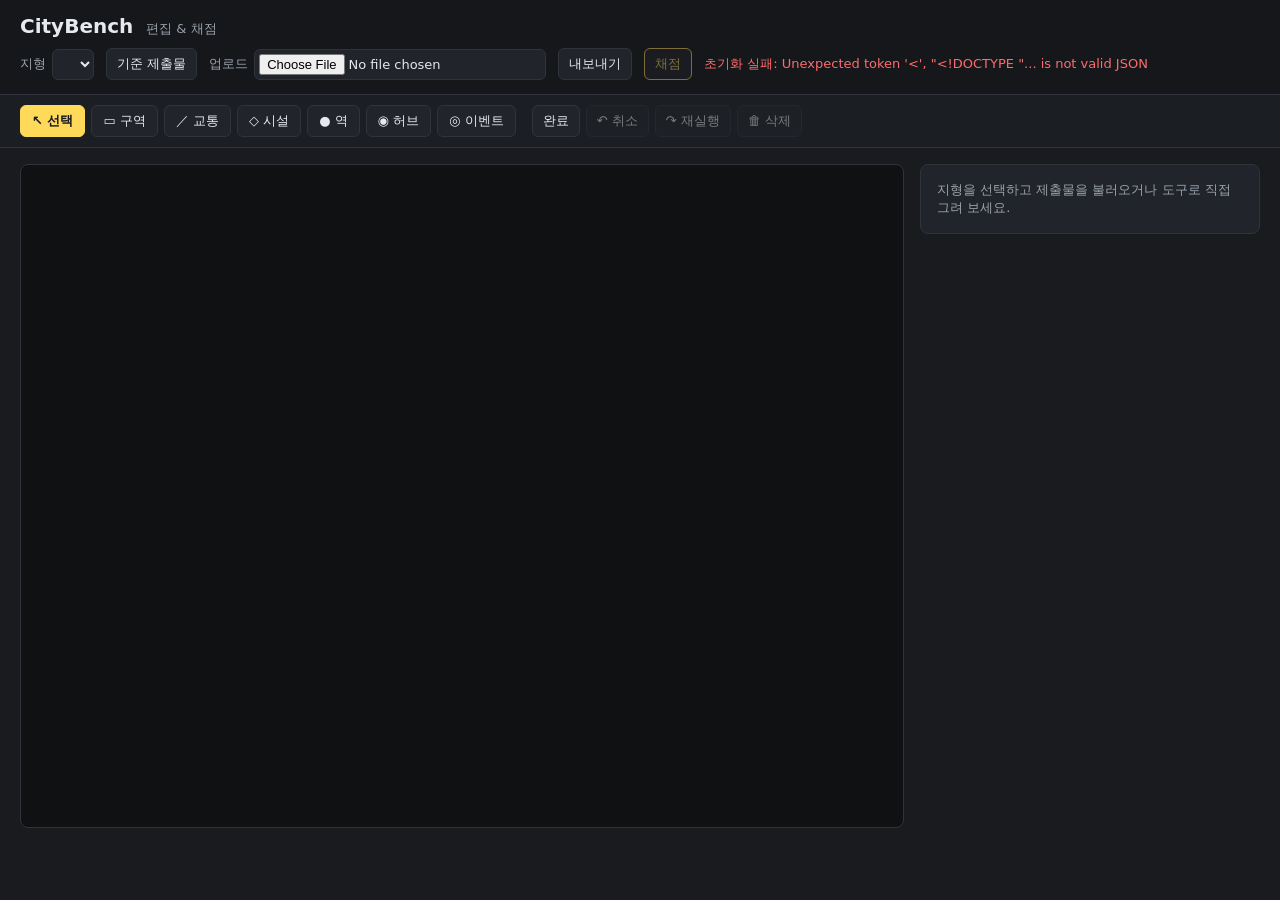
==== commit f2a3e1b4: "Add in-canvas station and hub editing Stations and hubs were rendered but not editable. Add station " ====
--- a/web/index.html
+++ b/web/index.html
@@ -27,6 +27,8 @@
       <button class="tool" data-mode="zone" title="구역 그리기 (Z)">▭ 구역</button>
       <button class="tool" data-mode="transit" title="교통 그리기 (T)">／ 교통</button>
       <button class="tool" data-mode="facility" title="시설 배치 (F)">◇ 시설</button>
+      <button class="tool" data-mode="station" title="역 배치 (S)">● 역</button>
+      <button class="tool" data-mode="hub" title="허브 배치 (H)">◉ 허브</button>
       <button class="tool" data-mode="event" title="이벤트 배치 (E)">◎ 이벤트</button>
     </div>
 
@@ -38,6 +40,9 @@
     </div>
     <div class="tool-group palette hidden" id="palette-facility">
       <select id="facility-type"></select>
+    </div>
+    <div class="tool-group palette hidden" id="palette-station">
+      <select id="station-type"></select>
     </div>
     <div class="tool-group palette hidden" id="palette-event">
       <select id="event-type"></select>
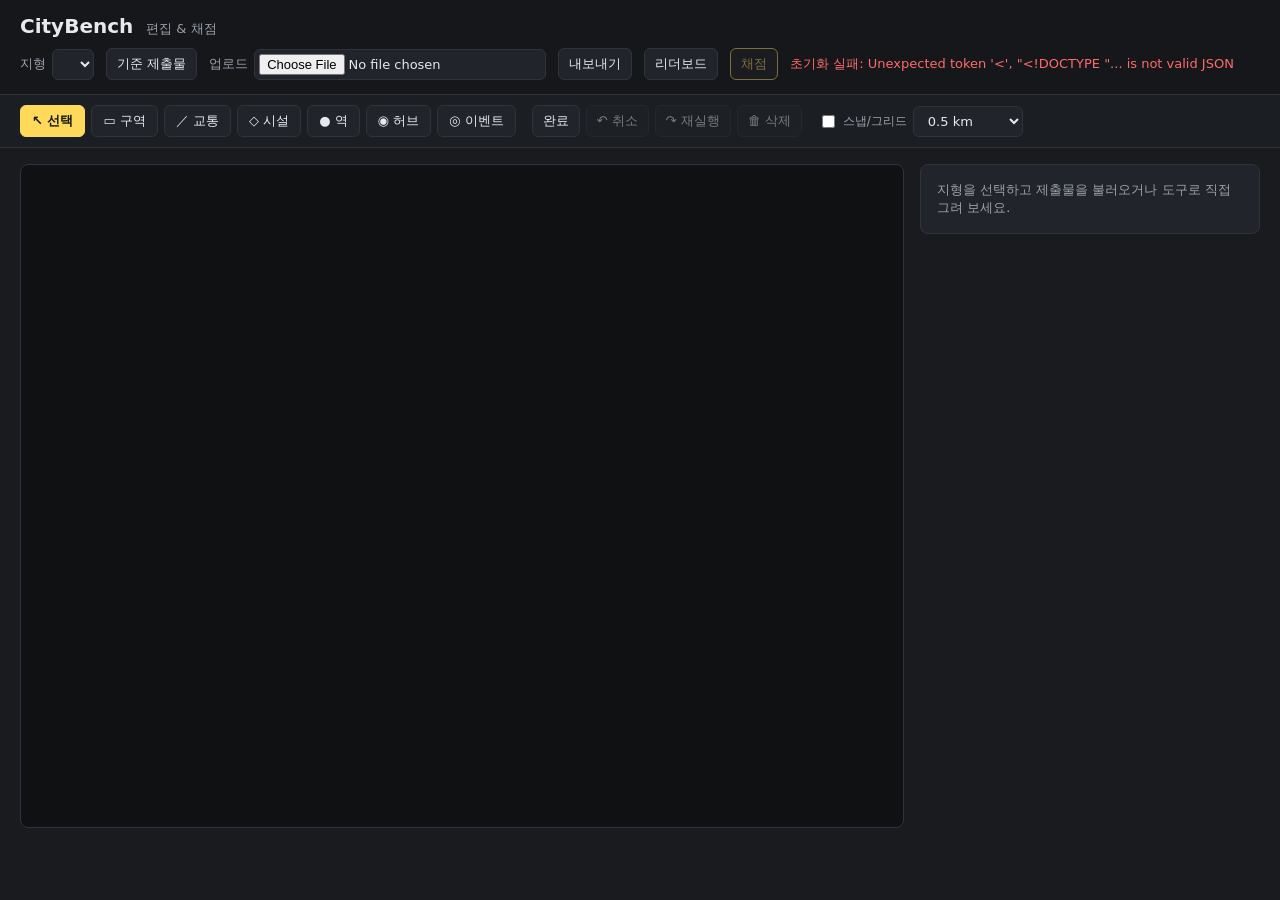
==== commit f597d0f1: "Add snap-to-grid and web leaderboard/comparison Editor: - Snap/grid toggle with 0.5/1/2.5 km spacing" ====
--- a/web/index.html
+++ b/web/index.html
@@ -16,6 +16,7 @@
       <button id="btn-reference" title="이 지형의 기준 제출물을 불러오기">기준 제출물</button>
       <label class="file-label">업로드<input id="file-input" type="file" accept="application/json,.json"></label>
       <button id="btn-export" title="현재 제출물을 JSON으로 내보내기">내보내기</button>
+      <button id="btn-leaderboard" title="제출물 리더보드 · 비교">리더보드</button>
       <button id="btn-score" class="primary" disabled>채점</button>
       <span id="status" class="status"></span>
     </div>
@@ -56,6 +57,17 @@
       <button id="btn-delete" title="선택 삭제 (Del)" disabled>🗑 삭제</button>
     </div>
 
+    <div class="tool-group">
+      <label class="snaptoggle" title="격자에 맞춰 배치 + 그리드 표시">
+        <input type="checkbox" id="snap-on"> 스냅/그리드
+      </label>
+      <select id="snap-step" title="격자 간격">
+        <option value="500">0.5 km</option>
+        <option value="1000">1 km</option>
+        <option value="2500">2.5 km</option>
+      </select>
+    </div>
+
     <div class="tool-group readout" id="readout"></div>
   </div>
 
@@ -74,6 +86,19 @@
     </aside>
   </main>
 
+  <div id="lb-modal" class="modal hidden">
+    <div class="modal-box">
+      <div class="modal-head">
+        <div>
+          <h2>리더보드 · 비교</h2>
+          <div class="modal-sub" id="lb-sub"></div>
+        </div>
+        <button id="lb-close" class="modal-close" title="닫기">✕</button>
+      </div>
+      <div id="lb-body" class="modal-body"></div>
+    </div>
+  </div>
+
   <script src="/web/app.js"></script>
 </body>
 </html>
--- a/web/style.css
+++ b/web/style.css
@@ -63,7 +63,35 @@
 .radius { font-size: 12px; color: var(--muted); display: flex; gap: 5px; align-items: center; }
 .radius input { width: 72px; padding: 4px 6px; }
 .readout { margin-left: auto; font-size: 12px; color: var(--muted); font-variant-numeric: tabular-nums; }
+.snaptoggle { font-size: 12px; color: var(--muted); display: flex; gap: 5px; align-items: center; cursor: pointer; }
 .hidden { display: none !important; }
+
+/* modal: leaderboard / comparison */
+.modal { position: fixed; inset: 0; background: #000a; display: flex; align-items: center; justify-content: center; z-index: 50; }
+.modal-box { background: var(--panel); border: 1px solid var(--line); border-radius: 10px; width: min(860px, 94vw); max-height: 86vh; display: flex; flex-direction: column; }
+.modal-head { display: flex; align-items: flex-start; justify-content: space-between; padding: 16px 20px; border-bottom: 1px solid var(--line); }
+.modal-head h2 { margin: 0; font-size: 17px; }
+.modal-sub { font-size: 12px; color: var(--muted); margin-top: 4px; }
+.modal-close { background: none; border: none; color: var(--muted); font-size: 18px; cursor: pointer; }
+.modal-body { padding: 12px 20px 20px; overflow-y: auto; }
+
+table.lb { width: 100%; border-collapse: collapse; font-size: 13px; }
+table.lb th { text-align: left; color: var(--muted); font-weight: 600; font-size: 11px; padding: 6px 8px; border-bottom: 1px solid var(--line); }
+table.lb td { padding: 8px; border-bottom: 1px solid var(--line); vertical-align: middle; }
+table.lb .rk { color: var(--muted); width: 28px; }
+table.lb .sc { font-weight: 700; font-variant-numeric: tabular-nums; }
+table.lb .nm { max-width: 230px; overflow: hidden; text-overflow: ellipsis; white-space: nowrap; }
+.lbrow.current { background: #2a2f25; }
+.lbrow.current .nm { color: var(--accent); font-weight: 700; }
+.lbrow.failed { opacity: .55; }
+.lb .gx { font-size: 11px; color: var(--fail); font-weight: 700; }
+.lb .grade { font-size: 12px; font-weight: 700; color: #15171a; border-radius: 5px; padding: 1px 8px; }
+.lb .grade.S { background: #ffd95a; } .lb .grade.A { background: #8fd14f; }
+.lb .grade.B { background: #5ab0e0; } .lb .grade.C { background: #e0a020; } .lb .grade.D { background: #e07050; }
+.lb .bars { display: flex; gap: 3px; align-items: flex-end; height: 28px; }
+.lb .mini { width: 9px; height: 26px; background: #15171a; border-radius: 2px; display: flex; align-items: flex-end; overflow: hidden; }
+.lb .mini > span { width: 100%; background: linear-gradient(180deg, #8fd14f, #5ab0e0); display: block; }
+.lb-load { font-size: 12px; padding: 4px 9px; }
 
 main { display: flex; gap: 16px; padding: 16px 20px; align-items: flex-start; }
 
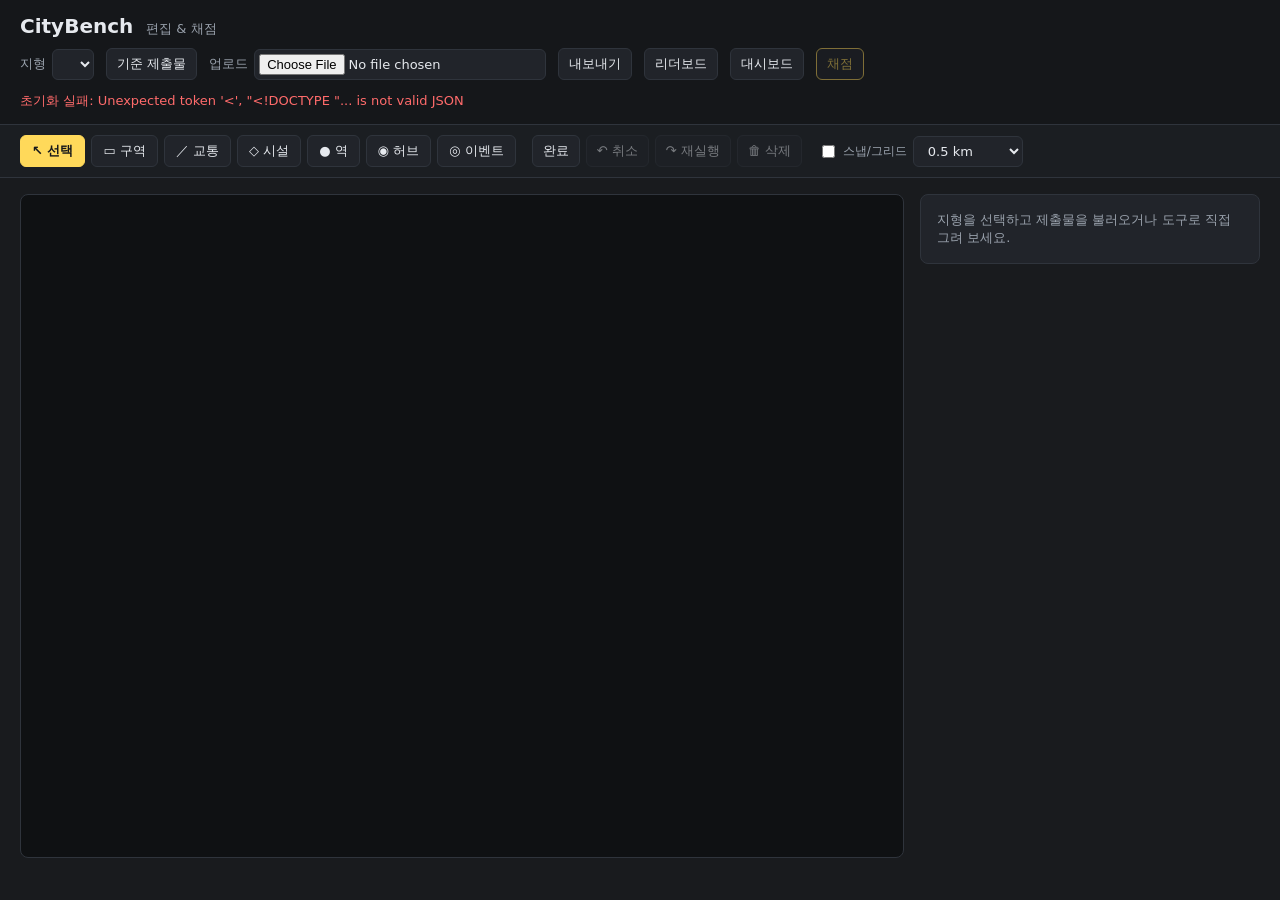
==== commit 7d29b187: "Add multi-terrain comparison dashboard to the web UI New GET /api/dashboard scores the elite and ref" ====
--- a/web/index.html
+++ b/web/index.html
@@ -17,6 +17,7 @@
       <label class="file-label">업로드<input id="file-input" type="file" accept="application/json,.json"></label>
       <button id="btn-export" title="현재 제출물을 JSON으로 내보내기">내보내기</button>
       <button id="btn-leaderboard" title="제출물 리더보드 · 비교">리더보드</button>
+      <button id="btn-dashboard" title="모범답안·베이스라인 지형×목적 대시보드">대시보드</button>
       <button id="btn-score" class="primary" disabled>채점</button>
       <span id="status" class="status"></span>
     </div>
@@ -99,6 +100,19 @@
     </div>
   </div>
 
+  <div id="dash-modal" class="modal hidden">
+    <div class="modal-box wide">
+      <div class="modal-head">
+        <div>
+          <h2>비교 대시보드 <span class="modal-sub">지형 × 목적 매트릭스</span></h2>
+          <div class="modal-sub" id="dash-sub"></div>
+        </div>
+        <button id="dash-close" class="modal-close" title="닫기">✕</button>
+      </div>
+      <div id="dash-body" class="modal-body"></div>
+    </div>
+  </div>
+
   <script src="/web/app.js"></script>
 </body>
 </html>
--- a/web/style.css
+++ b/web/style.css
@@ -93,6 +93,27 @@
 .lb .mini > span { width: 100%; background: linear-gradient(180deg, #8fd14f, #5ab0e0); display: block; }
 .lb-load { font-size: 12px; padding: 4px 9px; }
 
+/* dashboard: terrain x objective matrix */
+.modal-box.wide { width: min(1040px, 96vw); }
+.dash-title { color: var(--text); text-transform: none; letter-spacing: 0; font-size: 14px; margin: 14px 0 8px; }
+.matrix-wrap { margin-bottom: 8px; }
+table.matrix { width: 100%; border-collapse: separate; border-spacing: 4px; font-size: 12px; }
+table.matrix th { color: var(--muted); font-weight: 600; font-size: 11px; padding: 4px 6px; text-align: center; }
+table.matrix th.rowh { text-align: left; color: #c7cdd6; white-space: nowrap; }
+table.matrix th.rowh .diff { color: var(--muted); font-weight: 400; margin-left: 5px; font-size: 10px; }
+.gcell { text-align: center; border-radius: 6px; padding: 6px 4px; color: #15171a; cursor: default; }
+.gcell .gg { font-weight: 800; font-size: 13px; display: block; line-height: 1.1; }
+.gcell .gs { font-size: 10px; opacity: .8; font-variant-numeric: tabular-nums; }
+.gcell.gS { background: #ffd95a; } .gcell.gA { background: #8fd14f; }
+.gcell.gB { background: #5ab0e0; } .gcell.gC { background: #e0a020; } .gcell.gD { background: #e07050; }
+.meancell { text-align: center; font-weight: 700; color: var(--text); font-variant-numeric: tabular-nums; }
+.dash-summary { margin-top: 12px; border-top: 1px solid var(--line); padding-top: 10px; }
+.dash-summary .sumrow { display: flex; gap: 14px; align-items: center; font-size: 13px; padding: 4px 0; }
+.dash-summary .sumrow b { min-width: 170px; }
+.dash-summary .grade { font-size: 11px; font-weight: 700; color: #15171a; border-radius: 5px; padding: 1px 7px; margin-right: 2px; }
+.dash-summary .grade.S { background: #ffd95a; } .dash-summary .grade.A { background: #8fd14f; }
+.dash-summary .grade.B { background: #5ab0e0; } .dash-summary .grade.C { background: #e0a020; } .dash-summary .grade.D { background: #e07050; }
+
 main { display: flex; gap: 16px; padding: 16px 20px; align-items: flex-start; }
 
 .map-wrap { flex: 1 1 auto; min-width: 0; position: relative; }
